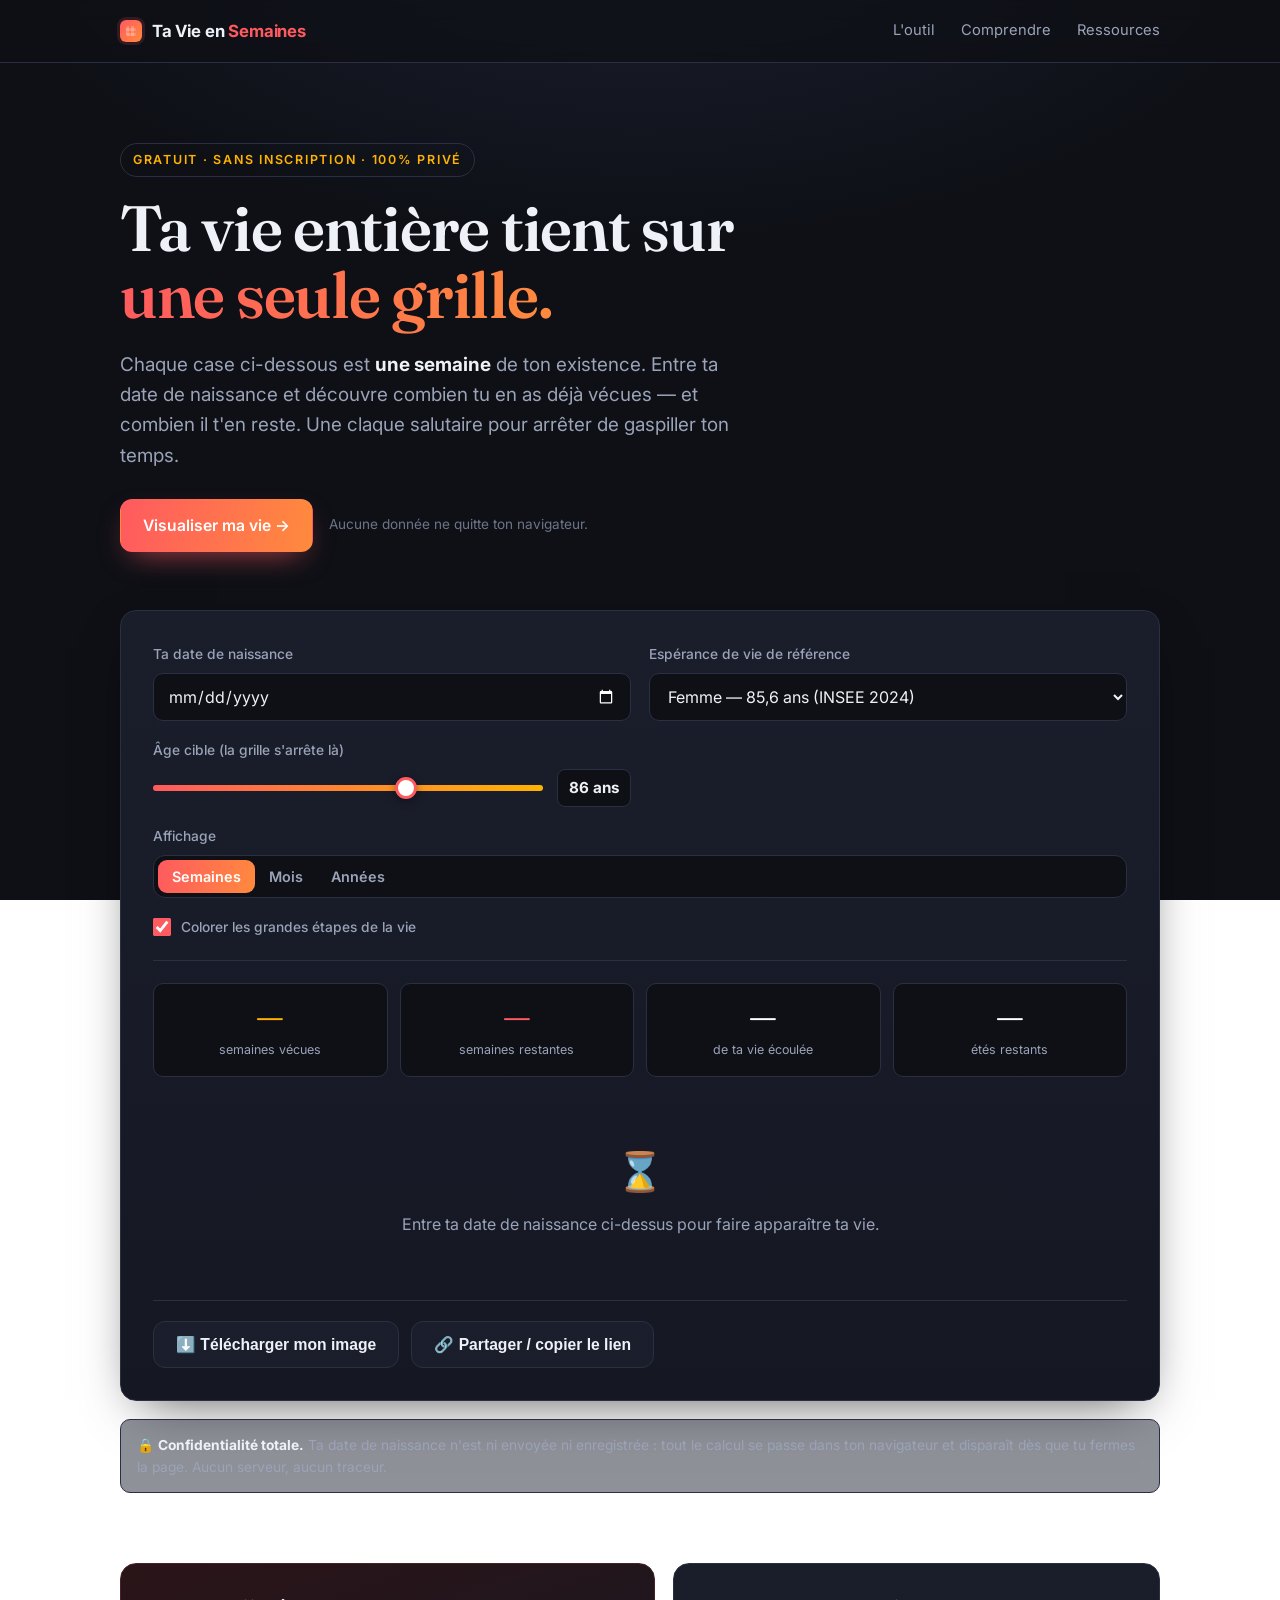
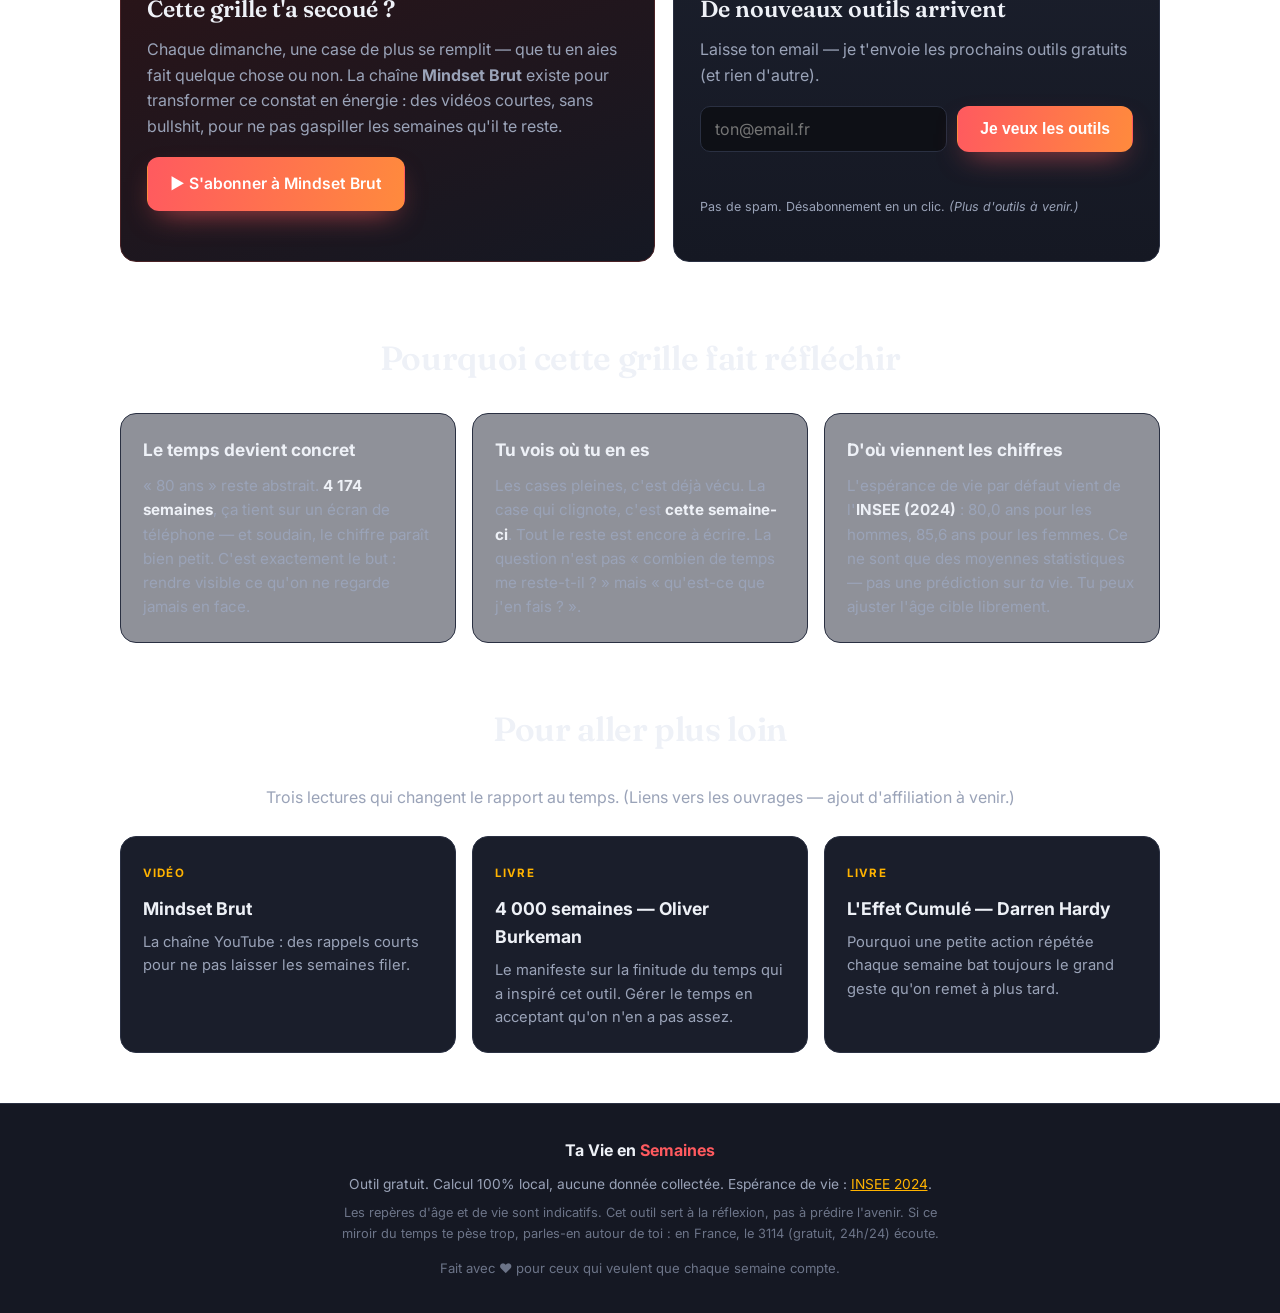
==== index.html @ 743fe555 "Ta Vie en Semaines — interactive life-in-weeks web app Visualise une vie entière sur une grille (1 c" ====
<!DOCTYPE html>
<html lang="fr">
<head>
  <meta charset="UTF-8" />
  <meta name="viewport" content="width=device-width, initial-scale=1.0" />
  <meta name="theme-color" content="#0e1016" />

  <title>Ta Vie en Semaines — Visualise ta vie, une semaine à la fois</title>
  <meta name="description" content="Combien de semaines as-tu déjà vécues ? Combien t'en reste-t-il ? Visualise toute ta vie sur une seule grille, gratuitement et sans inscription. Un outil simple pour reprendre le contrôle de ton temps." />
  <meta name="keywords" content="ta vie en semaines, calendrier de vie, semaines de vie, combien de semaines dans une vie, espérance de vie, temps qu'il me reste, memento mori, visualiser sa vie" />
  <meta name="author" content="Ta Vie en Semaines" />
  <link rel="canonical" href="https://itachiuchiha976.github.io/ta-vie-en-semaines/" />
  <meta name="robots" content="index, follow" />

  <!-- Open Graph -->
  <meta property="og:type" content="website" />
  <meta property="og:locale" content="fr_FR" />
  <meta property="og:site_name" content="Ta Vie en Semaines" />
  <meta property="og:title" content="Ta Vie en Semaines — combien t'en reste-t-il ?" />
  <meta property="og:description" content="Visualise toute ta vie sur une seule grille. Chaque case = une semaine. Gratuit, sans inscription, 100% privé." />
  <meta property="og:url" content="https://itachiuchiha976.github.io/ta-vie-en-semaines/" />
  <meta property="og:image" content="https://itachiuchiha976.github.io/ta-vie-en-semaines/og-image.png" />
  <meta property="og:image:width" content="1200" />
  <meta property="og:image:height" content="630" />

  <!-- Twitter -->
  <meta name="twitter:card" content="summary_large_image" />
  <meta name="twitter:title" content="Ta Vie en Semaines — combien t'en reste-t-il ?" />
  <meta name="twitter:description" content="Visualise toute ta vie sur une seule grille. Chaque case = une semaine. Gratuit, sans inscription, 100% privé." />
  <meta name="twitter:image" content="https://itachiuchiha976.github.io/ta-vie-en-semaines/og-image.png" />

  <link rel="icon" type="image/svg+xml" href="favicon.svg" />
  <link rel="apple-touch-icon" href="favicon.svg" />

  <link rel="preconnect" href="https://fonts.googleapis.com" />
  <link rel="preconnect" href="https://fonts.gstatic.com" crossorigin />
  <link href="https://fonts.googleapis.com/css2?family=Inter:wght@400;500;600;700;800&family=Fraunces:opsz,wght@9..144,500;9..144,600&display=swap" rel="stylesheet" />

  <link rel="stylesheet" href="styles.css" />

  <!-- JSON-LD : WebApplication -->
  <script type="application/ld+json">
  {
    "@context": "https://schema.org",
    "@type": "WebApplication",
    "name": "Ta Vie en Semaines",
    "url": "https://itachiuchiha976.github.io/ta-vie-en-semaines/",
    "description": "Outil gratuit pour visualiser toute sa vie semaine par semaine sur une seule grille, et voir combien de temps il reste.",
    "applicationCategory": "LifestyleApplication",
    "operatingSystem": "All",
    "inLanguage": "fr-FR",
    "isAccessibleForFree": true,
    "offers": {
      "@type": "Offer",
      "price": "0",
      "priceCurrency": "EUR"
    }
  }
  </script>
  <!-- JSON-LD : FAQ -->
  <script type="application/ld+json">
  {
    "@context": "https://schema.org",
    "@type": "FAQPage",
    "mainEntity": [
      {
        "@type": "Question",
        "name": "Combien de semaines y a-t-il dans une vie ?",
        "acceptedAnswer": {
          "@type": "Answer",
          "text": "Une vie de 80 ans compte environ 4 174 semaines, et une vie de 90 ans environ 4 696 semaines (52,18 semaines par an). En France, l'espérance de vie à la naissance est de 80,0 ans pour les hommes et 85,6 ans pour les femmes (INSEE, 2024)."
        }
      },
      {
        "@type": "Question",
        "name": "Mes données sont-elles enregistrées ?",
        "acceptedAnswer": {
          "@type": "Answer",
          "text": "Non. Tout le calcul se fait dans ton navigateur. Ta date de naissance n'est jamais envoyée à un serveur."
        }
      }
    ]
  }
  </script>

  <!--
    ============================================================
    EMPLACEMENT PUBLICITÉ (AdSense) — à activer après acceptation
    Remplacer ca-pub-XXXX par l'ID réel, puis décommenter :
    <script async src="https://pagead2.googlesyndication.com/pagead/js/adsbygoogle.js?client=ca-pub-XXXXXXXXXXXXXXXX" crossorigin="anonymous"></script>
    ============================================================
  -->
</head>
<body>
  <a class="skip-link" href="#outil">Aller à l'outil</a>

  <header class="site-header">
    <div class="wrap header-inner">
      <a class="brand" href="#top" aria-label="Ta Vie en Semaines, accueil">
        <span class="brand-mark" aria-hidden="true"></span>
        <span class="brand-name">Ta Vie en <strong>Semaines</strong></span>
      </a>
      <nav class="header-nav">
        <a href="#outil">L'outil</a>
        <a href="#comprendre">Comprendre</a>
        <a href="#ressources">Ressources</a>
      </nav>
    </div>
  </header>

  <main id="top">
    <!-- HERO -->
    <section class="hero">
      <div class="wrap hero-inner">
        <p class="eyebrow">Gratuit · Sans inscription · 100% privé</p>
        <h1>Ta vie entière&nbsp;tient sur<br /><span class="grad">une seule grille.</span></h1>
        <p class="lede">
          Chaque case ci-dessous est <strong>une semaine</strong> de ton existence.
          Entre ta date de naissance et découvre combien tu en as déjà vécues —
          et combien il t'en reste. Une claque salutaire pour arrêter de gaspiller ton temps.
        </p>
        <div class="hero-cta">
          <a class="btn btn-primary" href="#outil">Visualiser ma vie →</a>
          <span class="hero-note">Aucune donnée ne quitte ton navigateur.</span>
        </div>
      </div>
    </section>

    <!-- OUTIL -->
    <section id="outil" class="tool">
      <div class="wrap">
        <div class="tool-card">
          <form id="life-form" class="controls" autocomplete="off" novalidate>
            <div class="field">
              <label for="birthdate">Ta date de naissance</label>
              <input type="date" id="birthdate" name="birthdate" required />
            </div>

            <div class="field">
              <label for="sex">Espérance de vie de référence</label>
              <select id="sex" name="sex">
                <option value="female">Femme — 85,6 ans (INSEE 2024)</option>
                <option value="male">Homme — 80,0 ans (INSEE 2024)</option>
                <option value="custom">Je choisis moi-même</option>
              </select>
            </div>

            <div class="field">
              <label for="target-age">Âge cible (la grille s'arrête là)</label>
              <div class="range-row">
                <input type="range" id="target-age" name="target-age" min="40" max="110" step="1" value="86" />
                <output id="target-age-out" for="target-age">86 ans</output>
              </div>
            </div>

            <div class="field field-toggle">
              <span class="toggle-label">Affichage</span>
              <div class="seg" role="group" aria-label="Mode d'affichage">
                <button type="button" class="seg-btn is-active" data-mode="weeks">Semaines</button>
                <button type="button" class="seg-btn" data-mode="months">Mois</button>
                <button type="button" class="seg-btn" data-mode="years">Années</button>
              </div>
            </div>

            <div class="field field-checkbox">
              <label class="checkbox">
                <input type="checkbox" id="show-phases" checked />
                <span>Colorer les grandes étapes de la vie</span>
              </label>
            </div>
          </form>

          <!-- STATS -->
          <div id="stats" class="stats" aria-live="polite" hidden>
            <div class="stat">
              <span class="stat-num" id="stat-lived">—</span>
              <span class="stat-label">semaines vécues</span>
            </div>
            <div class="stat">
              <span class="stat-num" id="stat-left">—</span>
              <span class="stat-label">semaines restantes</span>
            </div>
            <div class="stat">
              <span class="stat-num" id="stat-pct">—</span>
              <span class="stat-label">de ta vie écoulée</span>
            </div>
            <div class="stat">
              <span class="stat-num" id="stat-summers">—</span>
              <span class="stat-label">étés restants</span>
            </div>
          </div>

          <p id="message" class="message" hidden></p>

          <!-- LEGENDE -->
          <div id="legend" class="legend" hidden></div>

          <!-- GRILLE -->
          <div id="grid-frame" class="grid-frame" hidden>
            <div class="grid-axis">
              <span>← chaque ligne = 1 an de ta vie</span>
              <span id="grid-cols-label"></span>
            </div>
            <div id="grid" class="grid" role="img" aria-label="Grille de ta vie, une case par semaine"></div>
          </div>

          <!-- EMPTY STATE -->
          <div id="empty" class="empty">
            <div class="empty-icon" aria-hidden="true">⌛</div>
            <p>Entre ta date de naissance ci-dessus pour faire apparaître ta vie.</p>
          </div>

          <!-- ACTIONS -->
          <div id="actions" class="tool-actions" hidden>
            <button type="button" id="btn-image" class="btn btn-ghost">⬇️ Télécharger mon image</button>
            <button type="button" id="btn-share" class="btn btn-ghost">🔗 Partager / copier le lien</button>
            <span id="share-feedback" class="share-feedback" role="status"></span>
          </div>
        </div>

        <p class="privacy-note">
          🔒 <strong>Confidentialité totale.</strong> Ta date de naissance n'est ni envoyée ni enregistrée :
          tout le calcul se passe dans ton navigateur et disparaît dès que tu fermes la page. Aucun serveur, aucun traceur.
        </p>
      </div>
    </section>

    <!-- FUNNEL / EMAIL -->
    <section class="funnel">
      <div class="wrap funnel-inner">
        <div class="funnel-card funnel-yt">
          <h2>Cette grille t'a secoué&nbsp;?</h2>
          <p>
            Chaque dimanche, une case de plus se remplit — que tu en aies fait quelque chose ou non.
            La chaîne <strong>Mindset Brut</strong> existe pour transformer ce constat en énergie :
            des vidéos courtes, sans bullshit, pour ne pas gaspiller les semaines qu'il te reste.
          </p>
          <a class="btn btn-primary" id="yt-cta" href="https://www.youtube.com/@mindsetbrutfr?sub_confirmation=1" target="_blank" rel="noopener">
            ▶ S'abonner à Mindset Brut
          </a>
        </div>

        <div class="funnel-card funnel-email">
          <h2>De nouveaux outils arrivent</h2>
          <p>Laisse ton email — je t'envoie les prochains outils gratuits (et rien d'autre).</p>
          <form id="email-form" class="email-form">
            <input type="email" id="email" placeholder="ton@email.fr" required aria-label="Ton adresse email" />
            <button type="submit" class="btn btn-primary">Je veux les outils</button>
          </form>
          <p id="email-feedback" class="email-feedback" role="status"></p>
          <p class="email-fineprint">Pas de spam. Désabonnement en un clic. <em>(Plus d'outils à venir.)</em></p>
        </div>
      </div>
    </section>

    <!-- COMPRENDRE -->
    <section id="comprendre" class="explain">
      <div class="wrap">
        <h2 class="section-title">Pourquoi cette grille fait réfléchir</h2>
        <div class="explain-grid">
          <article class="explain-item">
            <h3>Le temps devient concret</h3>
            <p>
              « 80 ans » reste abstrait. <strong>4 174 semaines</strong>, ça tient sur un écran de téléphone —
              et soudain, le chiffre paraît bien petit. C'est exactement le but : rendre visible
              ce qu'on ne regarde jamais en face.
            </p>
          </article>
          <article class="explain-item">
            <h3>Tu vois où tu en es</h3>
            <p>
              Les cases pleines, c'est déjà vécu. La case qui clignote, c'est <strong>cette semaine-ci</strong>.
              Tout le reste est encore à écrire. La question n'est pas « combien de temps me reste-t-il ? »
              mais « qu'est-ce que j'en fais ? ».
            </p>
          </article>
          <article class="explain-item">
            <h3>D'où viennent les chiffres</h3>
            <p>
              L'espérance de vie par défaut vient de l'<strong>INSEE (2024)</strong> :
              80,0 ans pour les hommes, 85,6 ans pour les femmes. Ce ne sont que des moyennes
              statistiques — pas une prédiction sur <em>ta</em> vie. Tu peux ajuster l'âge cible librement.
            </p>
          </article>
        </div>
      </div>
    </section>

    <!-- RESSOURCES -->
    <section id="ressources" class="resources">
      <div class="wrap">
        <h2 class="section-title">Pour aller plus loin</h2>
        <p class="resources-intro">Trois lectures qui changent le rapport au temps. (Liens vers les ouvrages — ajout d'affiliation à venir.)</p>
        <div class="resources-grid">
          <a class="resource-card" href="https://www.youtube.com/@mindsetbrutfr" target="_blank" rel="noopener">
            <span class="resource-tag">Vidéo</span>
            <h3>Mindset Brut</h3>
            <p>La chaîne YouTube : des rappels courts pour ne pas laisser les semaines filer.</p>
          </a>
          <div class="resource-card resource-static">
            <span class="resource-tag">Livre</span>
            <h3>4 000 semaines — Oliver Burkeman</h3>
            <p>Le manifeste sur la finitude du temps qui a inspiré cet outil. Gérer le temps en acceptant qu'on n'en a pas assez.</p>
          </div>
          <div class="resource-card resource-static">
            <span class="resource-tag">Livre</span>
            <h3>L'Effet Cumulé — Darren Hardy</h3>
            <p>Pourquoi une petite action répétée chaque semaine bat toujours le grand geste qu'on remet à plus tard.</p>
          </div>
        </div>
        <!-- Emplacement future affiliation / produit numérique -->
      </div>
    </section>
  </main>

  <footer class="site-footer">
    <div class="wrap footer-inner">
      <p class="footer-brand">Ta Vie en <strong>Semaines</strong></p>
      <p class="footer-text">
        Outil gratuit. Calcul 100% local, aucune donnée collectée.
        Espérance de vie&nbsp;: <a href="https://www.insee.fr/fr/statistiques/2416631" target="_blank" rel="noopener">INSEE 2024</a>.
      </p>
      <p class="footer-text footer-disclaimer">
        Les repères d'âge et de vie sont indicatifs. Cet outil sert à la réflexion, pas à prédire l'avenir.
        Si ce miroir du temps te pèse trop, parles-en autour de toi&nbsp;: en France, le 3114 (gratuit, 24h/24) écoute.
      </p>
      <p class="footer-made">Fait avec ❤ pour ceux qui veulent que chaque semaine compte.</p>
    </div>
  </footer>

  <script src="app.js" defer></script>
</body>
</html>
---- styles.css ----
/* ============================================================
   Ta Vie en Semaines — feuille de style
   Thème sombre, mobile-first, 0 dépendance
   ============================================================ */

:root {
  --bg: #0e1016;
  --bg-2: #151823;
  --card: #1a1e2b;
  --card-2: #20253580;
  --line: #2a3042;
  --text: #eef1f7;
  --muted: #9aa3b8;
  --muted-2: #6c7488;

  --accent: #ff5a5f;       /* corail = la semaine présente, l'urgence */
  --accent-2: #ffb300;     /* ambre */
  --grad-a: #ff5a5f;
  --grad-b: #ff8a3d;

  /* phases de vie */
  --p1: #6ee7b7; /* petite enfance */
  --p2: #38bdf8; /* enfance */
  --p3: #a78bfa; /* adolescence */
  --p4: #f472b6; /* études / jeune adulte */
  --p5: #fbbf24; /* vie active */
  --p6: #fb7185; /* retraite */
  --lived-default: #4b5675;
  --future: #232838;

  --radius: 16px;
  --radius-sm: 10px;
  --maxw: 1080px;
  --shadow: 0 18px 50px -20px rgba(0, 0, 0, 0.7);
}

* { box-sizing: border-box; margin: 0; padding: 0; }

html { scroll-behavior: smooth; }

body {
  font-family: "Inter", system-ui, -apple-system, "Segoe UI", Roboto, sans-serif;
  background: radial-gradient(1200px 600px at 50% -10%, #1b2030 0%, var(--bg) 55%) fixed;
  color: var(--text);
  line-height: 1.6;
  -webkit-font-smoothing: antialiased;
  text-rendering: optimizeLegibility;
}

.wrap { width: 100%; max-width: var(--maxw); margin: 0 auto; padding: 0 20px; }

a { color: inherit; }

.skip-link {
  position: absolute; left: -999px; top: 0; background: var(--accent);
  color: #fff; padding: 10px 16px; border-radius: 0 0 8px 0; z-index: 100;
}
.skip-link:focus { left: 0; }

/* ---------- Header ---------- */
.site-header {
  position: sticky; top: 0; z-index: 40;
  backdrop-filter: blur(10px);
  background: rgba(14, 16, 22, 0.72);
  border-bottom: 1px solid var(--line);
}
.header-inner { display: flex; align-items: center; justify-content: space-between; height: 62px; }
.brand { display: flex; align-items: center; gap: 10px; text-decoration: none; font-weight: 700; }
.brand-mark {
  width: 22px; height: 22px; border-radius: 6px;
  background:
    linear-gradient(135deg, var(--grad-a), var(--grad-b));
  box-shadow: 0 0 0 3px rgba(255, 90, 95, 0.15);
  position: relative;
}
.brand-mark::after {
  content: ""; position: absolute; inset: 6px; border-radius: 2px;
  background:
    repeating-linear-gradient(90deg, #fff3 0 3px, transparent 3px 5px),
    repeating-linear-gradient(0deg, #fff3 0 3px, transparent 3px 5px);
}
.brand-name { font-size: 1.05rem; letter-spacing: -0.01em; }
.brand-name strong { color: var(--accent); }
.header-nav { display: none; gap: 26px; font-size: 0.92rem; color: var(--muted); }
.header-nav a { text-decoration: none; transition: color 0.15s; }
.header-nav a:hover { color: var(--text); }

/* ---------- Hero ---------- */
.hero { padding: 56px 0 30px; }
.eyebrow {
  display: inline-block; font-size: 0.78rem; letter-spacing: 0.14em; text-transform: uppercase;
  color: var(--accent-2); font-weight: 600; margin-bottom: 18px;
  border: 1px solid var(--line); padding: 6px 12px; border-radius: 999px;
}
.hero h1 {
  font-family: "Fraunces", Georgia, serif;
  font-weight: 600; font-size: clamp(2.1rem, 7vw, 4rem);
  line-height: 1.04; letter-spacing: -0.02em; margin-bottom: 22px;
}
.grad {
  background: linear-gradient(100deg, var(--grad-a), var(--grad-b));
  -webkit-background-clip: text; background-clip: text; color: transparent;
}
.lede { font-size: clamp(1rem, 2.6vw, 1.18rem); color: var(--muted); max-width: 620px; }
.lede strong { color: var(--text); }
.hero-cta { margin-top: 28px; display: flex; flex-wrap: wrap; align-items: center; gap: 16px; }
.hero-note { font-size: 0.85rem; color: var(--muted-2); }

/* ---------- Buttons ---------- */
.btn {
  display: inline-flex; align-items: center; justify-content: center; gap: 8px;
  font-weight: 600; font-size: 0.98rem; padding: 13px 22px; border-radius: 12px;
  border: 1px solid transparent; cursor: pointer; text-decoration: none;
  transition: transform 0.12s ease, box-shadow 0.18s, background 0.18s, border-color 0.18s;
}
.btn:active { transform: translateY(1px); }
.btn-primary {
  background: linear-gradient(100deg, var(--grad-a), var(--grad-b));
  color: #fff; box-shadow: 0 12px 30px -12px rgba(255, 90, 95, 0.7);
}
.btn-primary:hover { box-shadow: 0 16px 38px -12px rgba(255, 90, 95, 0.85); transform: translateY(-1px); }
.btn-ghost {
  background: var(--card-2); color: var(--text); border-color: var(--line);
}
.btn-ghost:hover { border-color: var(--accent); color: #fff; }

/* ---------- Tool ---------- */
.tool { padding: 18px 0 30px; }
.tool-card {
  background: linear-gradient(180deg, var(--card), var(--bg-2));
  border: 1px solid var(--line); border-radius: var(--radius);
  padding: clamp(18px, 4vw, 32px); box-shadow: var(--shadow);
}
.controls {
  display: grid; gap: 18px; grid-template-columns: 1fr;
  padding-bottom: 22px; border-bottom: 1px solid var(--line);
}
.field { display: flex; flex-direction: column; gap: 8px; }
.field label, .toggle-label { font-size: 0.86rem; color: var(--muted); font-weight: 500; }
input[type="date"], select {
  background: var(--bg); color: var(--text); border: 1px solid var(--line);
  border-radius: var(--radius-sm); padding: 12px 14px; font-size: 1rem; font-family: inherit;
  width: 100%; color-scheme: dark;
}
input[type="date"]:focus, select:focus, input[type="email"]:focus {
  outline: none; border-color: var(--accent); box-shadow: 0 0 0 3px rgba(255, 90, 95, 0.18);
}
.range-row { display: flex; align-items: center; gap: 14px; }
input[type="range"] {
  -webkit-appearance: none; appearance: none; height: 6px; border-radius: 999px; flex: 1;
  background: linear-gradient(90deg, var(--accent), var(--accent-2)); cursor: pointer;
}
input[type="range"]::-webkit-slider-thumb {
  -webkit-appearance: none; appearance: none; width: 22px; height: 22px; border-radius: 50%;
  background: #fff; border: 3px solid var(--accent); cursor: pointer; box-shadow: 0 2px 8px rgba(0,0,0,.4);
}
input[type="range"]::-moz-range-thumb {
  width: 20px; height: 20px; border-radius: 50%; background: #fff; border: 3px solid var(--accent); cursor: pointer;
}
#target-age-out {
  min-width: 74px; text-align: center; font-weight: 700; font-size: 0.95rem;
  background: var(--bg); border: 1px solid var(--line); border-radius: 8px; padding: 6px 8px;
}
.seg { display: inline-flex; background: var(--bg); border: 1px solid var(--line); border-radius: 12px; padding: 4px; }
.seg-btn {
  border: none; background: transparent; color: var(--muted); font-family: inherit;
  font-weight: 600; font-size: 0.9rem; padding: 8px 14px; border-radius: 9px; cursor: pointer;
  transition: background 0.15s, color 0.15s;
}
.seg-btn.is-active { background: linear-gradient(100deg, var(--grad-a), var(--grad-b)); color: #fff; }
.checkbox { display: flex; align-items: center; gap: 10px; cursor: pointer; color: var(--text); font-size: 0.92rem; }
.checkbox input { width: 18px; height: 18px; accent-color: var(--accent); }

/* ---------- Stats ---------- */
.stats {
  display: grid; grid-template-columns: repeat(2, 1fr); gap: 12px; margin: 22px 0 6px;
}
.stat {
  background: var(--bg); border: 1px solid var(--line); border-radius: var(--radius-sm);
  padding: 16px; text-align: center;
}
.stat-num {
  display: block; font-family: "Fraunces", serif; font-weight: 600;
  font-size: clamp(1.5rem, 6vw, 2.1rem); line-height: 1; color: #fff;
}
.stat:first-child .stat-num { color: var(--accent-2); }
.stat:nth-child(2) .stat-num { color: var(--accent); }
.stat-label { font-size: 0.78rem; color: var(--muted); margin-top: 6px; display: block; }

.message {
  margin: 18px 0 4px; padding: 14px 16px; border-radius: var(--radius-sm);
  background: rgba(255, 179, 0, 0.08); border: 1px solid rgba(255, 179, 0, 0.25);
  color: #ffe2a8; font-size: 0.96rem;
}

/* ---------- Legend ---------- */
.legend { display: flex; flex-wrap: wrap; gap: 10px 16px; margin: 18px 0 6px; }
.legend-item { display: inline-flex; align-items: center; gap: 7px; font-size: 0.8rem; color: var(--muted); }
.legend-swatch { width: 13px; height: 13px; border-radius: 3px; }

/* ---------- Grid ---------- */
.grid-frame { margin-top: 18px; }
.grid-axis {
  display: flex; justify-content: space-between; font-size: 0.72rem; color: var(--muted-2);
  margin-bottom: 8px;
}
.grid {
  display: grid; gap: 2px; width: 100%;
}
.cell {
  width: 100%; aspect-ratio: 1 / 1; border-radius: 2px;
  background: var(--future); transition: transform 0.1s;
}
.cell.lived { background: var(--lived-default); }
.cell.p1 { background: var(--p1); } .cell.p2 { background: var(--p2); }
.cell.p3 { background: var(--p3); } .cell.p4 { background: var(--p4); }
.cell.p5 { background: var(--p5); } .cell.p6 { background: var(--p6); }
.cell.now {
  background: var(--accent) !important;
  box-shadow: 0 0 0 2px #fff, 0 0 14px 2px rgba(255, 90, 95, 0.9);
  animation: pulse 1.6s ease-in-out infinite; z-index: 2;
}
@keyframes pulse {
  0%, 100% { box-shadow: 0 0 0 2px #fff, 0 0 8px 1px rgba(255, 90, 95, 0.6); }
  50% { box-shadow: 0 0 0 2px #fff, 0 0 18px 4px rgba(255, 90, 95, 1); }
}
.cell:hover { transform: scale(1.6); z-index: 3; cursor: default; }

.empty {
  text-align: center; padding: 40px 16px; color: var(--muted);
}
.empty-icon { font-size: 2.4rem; margin-bottom: 10px; }

.tool-actions {
  display: flex; flex-wrap: wrap; gap: 12px; align-items: center; margin-top: 22px;
  padding-top: 20px; border-top: 1px solid var(--line);
}
.share-feedback, .email-feedback { font-size: 0.85rem; color: var(--p1); }

.privacy-note {
  margin-top: 18px; font-size: 0.86rem; color: var(--muted);
  background: var(--card-2); border: 1px solid var(--line); border-radius: var(--radius-sm); padding: 14px 16px;
}
.privacy-note strong { color: var(--text); }

/* ---------- Funnel ---------- */
.funnel { padding: 40px 0; }
.funnel-inner { display: grid; gap: 18px; grid-template-columns: 1fr; }
.funnel-card {
  border: 1px solid var(--line); border-radius: var(--radius); padding: 26px;
  background: linear-gradient(180deg, var(--card), var(--bg-2));
}
.funnel-card h2 { font-family: "Fraunces", serif; font-weight: 600; font-size: 1.45rem; margin-bottom: 10px; }
.funnel-card p { color: var(--muted); margin-bottom: 18px; }
.funnel-yt { background: linear-gradient(160deg, #2a1418, var(--bg-2)); border-color: #4a2226; }
.email-form { display: flex; gap: 10px; flex-wrap: wrap; }
.email-form input {
  flex: 1; min-width: 180px; background: var(--bg); color: var(--text);
  border: 1px solid var(--line); border-radius: var(--radius-sm); padding: 12px 14px; font-size: 1rem; font-family: inherit;
}
.email-fineprint { font-size: 0.78rem; color: var(--muted-2); margin-top: 12px; margin-bottom: 0; }
.email-feedback { margin-top: 10px; min-height: 1.2em; }

/* ---------- Explain ---------- */
.explain { padding: 30px 0; }
.section-title {
  font-family: "Fraunces", serif; font-weight: 600; font-size: clamp(1.5rem, 5vw, 2.1rem);
  text-align: center; margin-bottom: 28px; letter-spacing: -0.01em;
}
.explain-grid { display: grid; gap: 16px; grid-template-columns: 1fr; }
.explain-item {
  background: var(--card-2); border: 1px solid var(--line); border-radius: var(--radius); padding: 22px;
}
.explain-item h3 { font-size: 1.08rem; margin-bottom: 10px; }
.explain-item p { color: var(--muted); font-size: 0.95rem; }
.explain-item strong { color: var(--text); }

/* ---------- Resources ---------- */
.resources { padding: 30px 0 50px; }
.resources-intro { text-align: center; color: var(--muted); margin-bottom: 26px; }
.resources-grid { display: grid; gap: 16px; grid-template-columns: 1fr; }
.resource-card {
  display: block; text-decoration: none; background: var(--card); border: 1px solid var(--line);
  border-radius: var(--radius); padding: 22px; transition: transform 0.15s, border-color 0.15s;
}
a.resource-card:hover { transform: translateY(-3px); border-color: var(--accent); }
.resource-tag {
  font-size: 0.72rem; text-transform: uppercase; letter-spacing: 0.1em; color: var(--accent-2);
  font-weight: 700;
}
.resource-card h3 { margin: 10px 0 8px; font-size: 1.1rem; }
.resource-card p { color: var(--muted); font-size: 0.92rem; }

/* ---------- Footer ---------- */
.site-footer { border-top: 1px solid var(--line); padding: 34px 0; background: var(--bg-2); }
.footer-inner { text-align: center; }
.footer-brand { font-weight: 700; margin-bottom: 10px; }
.footer-brand strong { color: var(--accent); }
.footer-text { color: var(--muted); font-size: 0.86rem; max-width: 620px; margin: 0 auto 8px; }
.footer-text a { color: var(--accent-2); }
.footer-disclaimer { color: var(--muted-2); font-size: 0.8rem; }
.footer-made { color: var(--muted-2); font-size: 0.82rem; margin-top: 14px; }

/* ---------- Responsive ---------- */
@media (min-width: 720px) {
  .header-nav { display: flex; }
  .controls { grid-template-columns: 1fr 1fr; }
  .field-toggle, .field-checkbox { grid-column: 1 / -1; }
  .stats { grid-template-columns: repeat(4, 1fr); }
  .funnel-inner { grid-template-columns: 1.1fr 1fr; }
  .explain-grid { grid-template-columns: repeat(3, 1fr); }
  .resources-grid { grid-template-columns: repeat(3, 1fr); }
  .hero { padding: 80px 0 40px; }
}

@media (prefers-reduced-motion: reduce) {
  * { animation: none !important; scroll-behavior: auto !important; }
  .cell:hover { transform: none; }
}
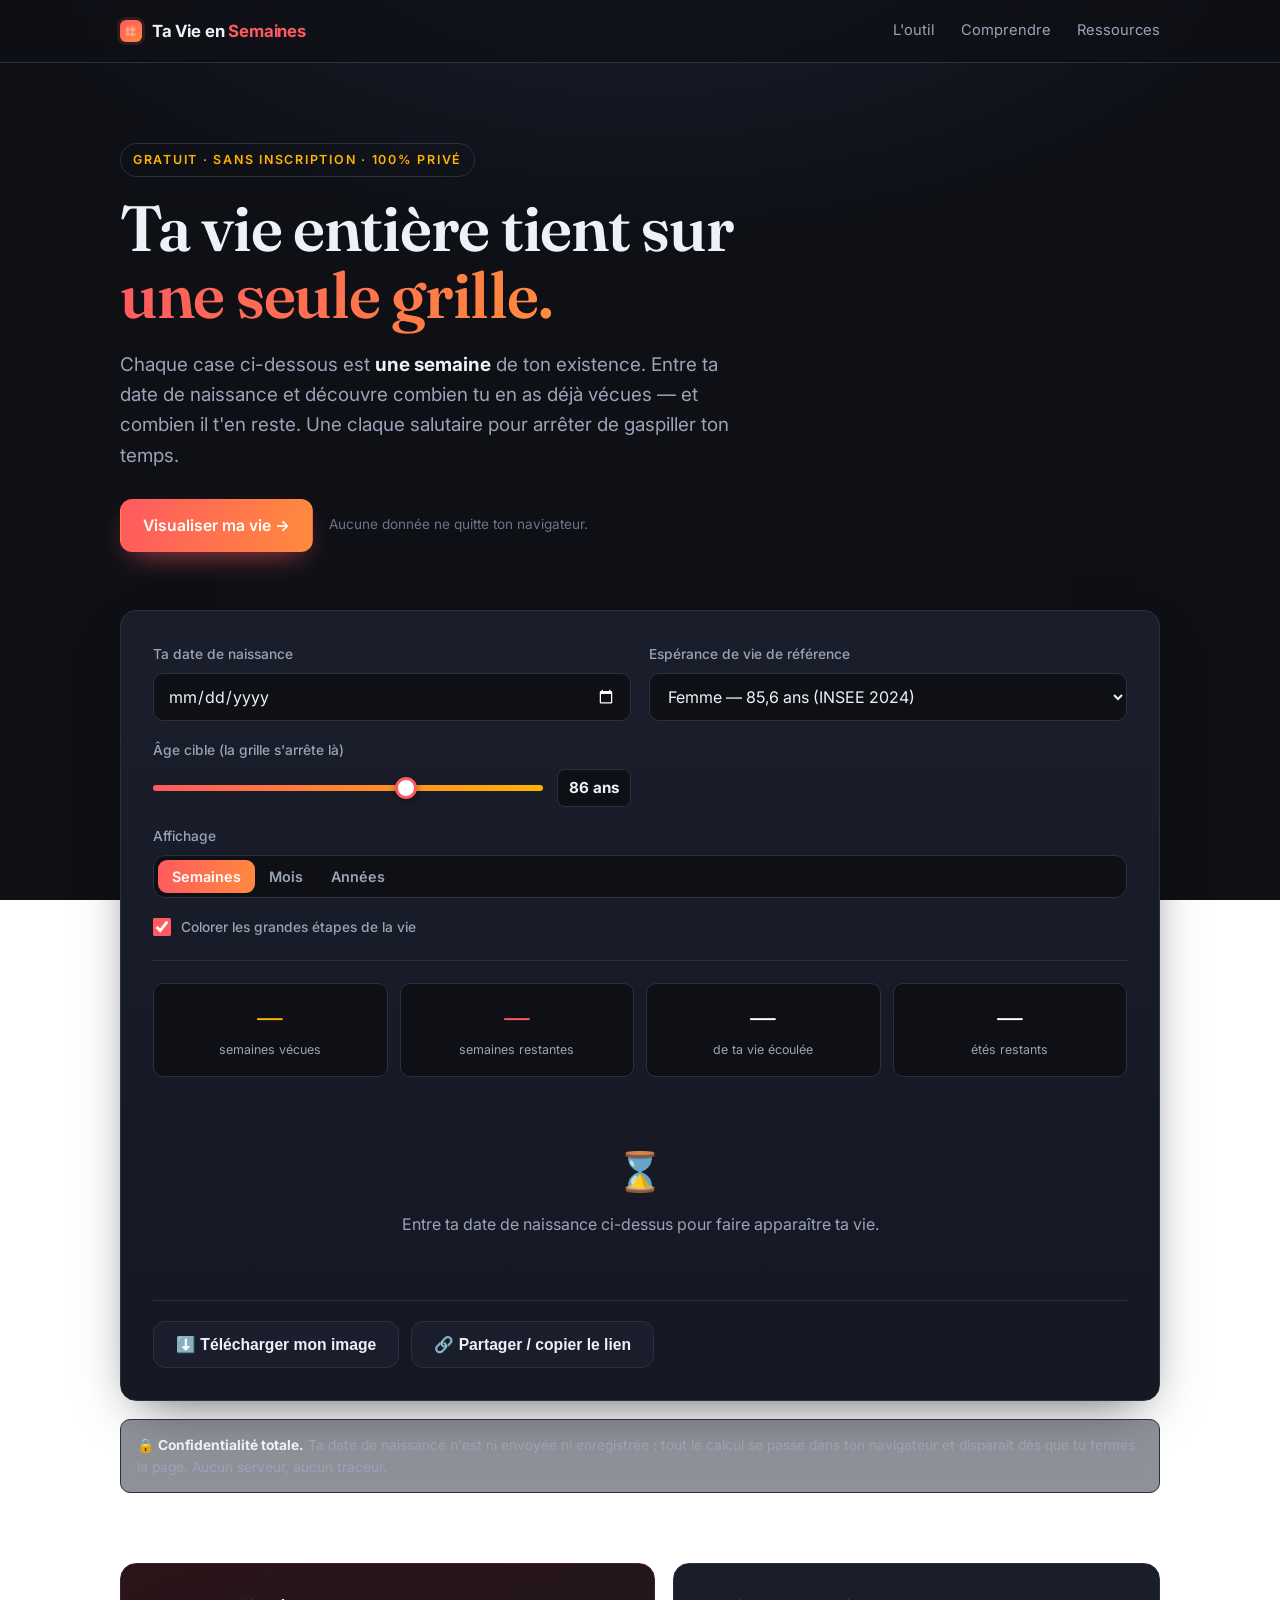
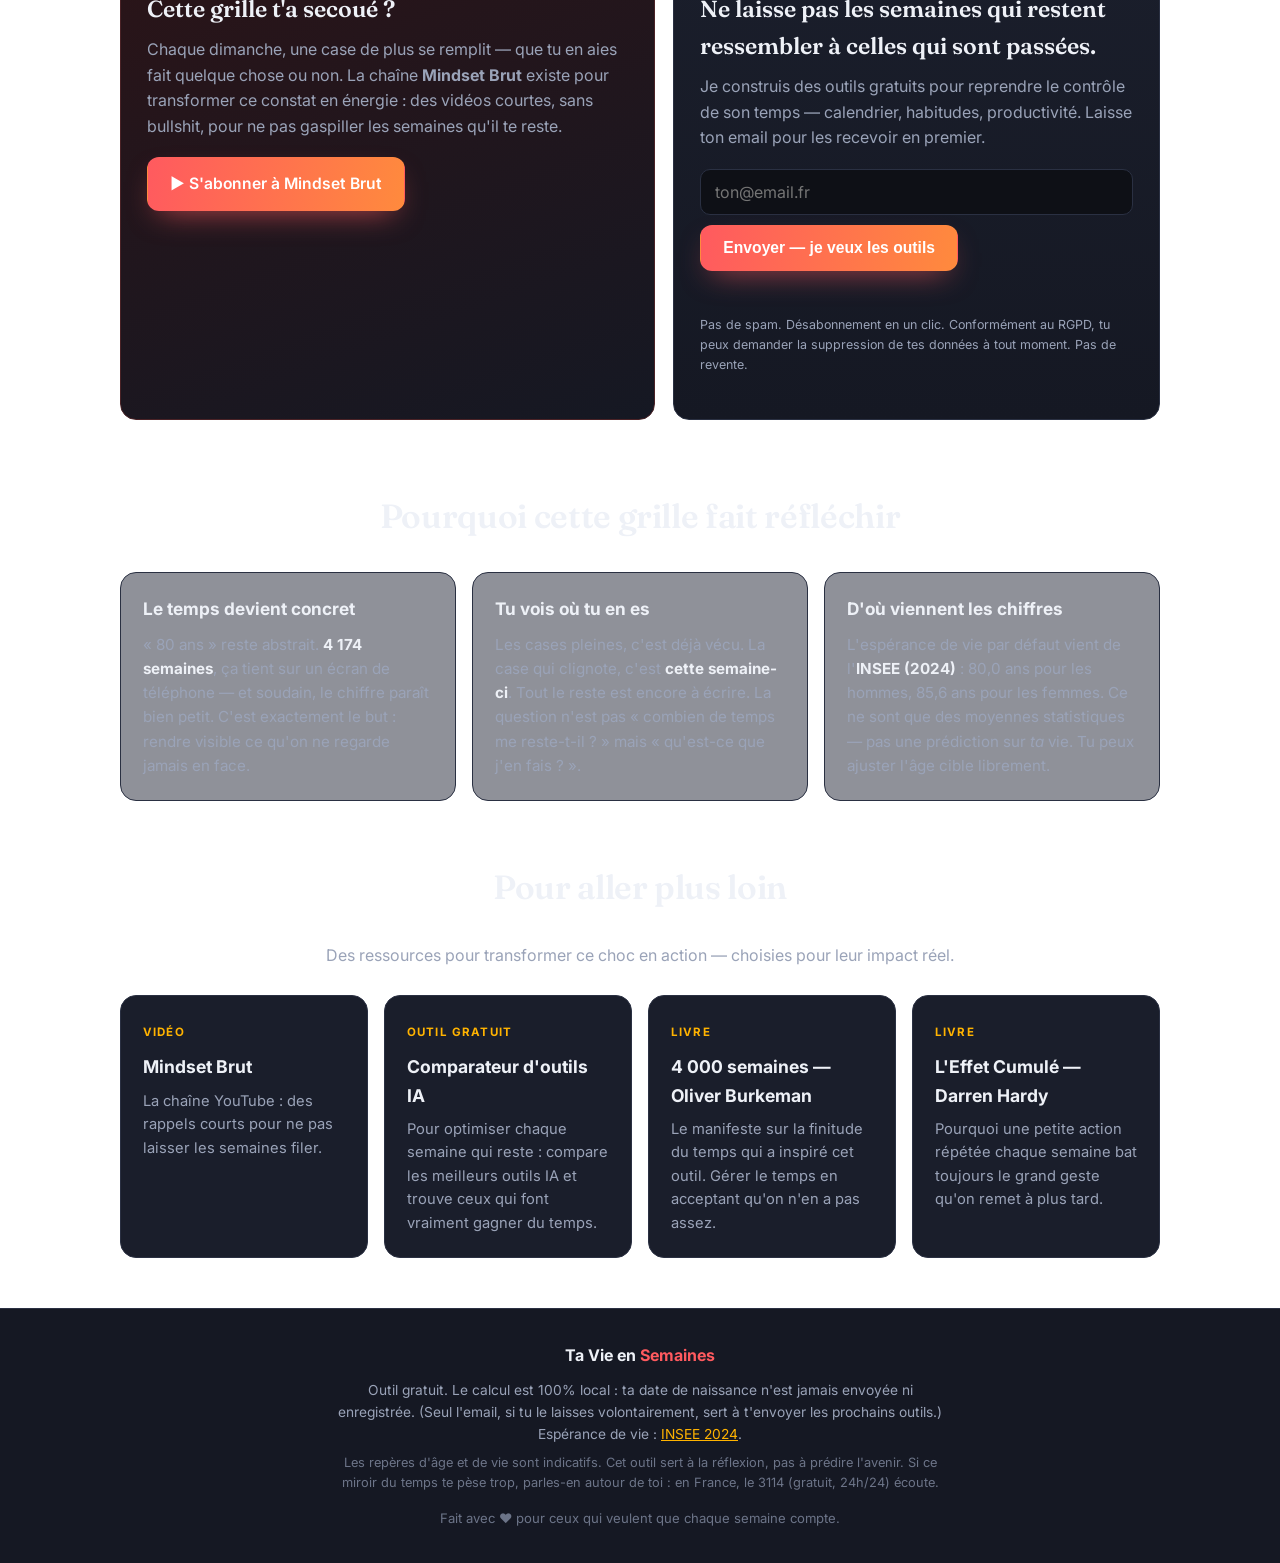
==== commit e716929e: "Deploy 27/06: capture email Web3Forms + CTA next-step + fixes conversion (ultracode)" ====
--- a/index.html
+++ b/index.html
@@ -216,6 +216,14 @@
             <button type="button" id="btn-share" class="btn btn-ghost">🔗 Partager / copier le lien</button>
             <span id="share-feedback" class="share-feedback" role="status"></span>
           </div>
+
+          <!-- CTA PIC ÉMOTIONNEL : abonnement chaîne -->
+          <div id="peak-cta" class="peak-cta" hidden>
+            <p id="peak-cta-text" class="peak-cta-text">Tu viens de voir tes semaines. La vraie question, c'est ce que tu fais des prochaines.</p>
+            <a class="btn btn-primary" id="peak-yt-cta" href="https://www.youtube.com/@mindsetbrutfr?sub_confirmation=1" target="_blank" rel="noopener">
+              ▶ S'abonner à Mindset Brut — ne plus gaspiller tes semaines
+            </a>
+          </div>
         </div>
 
         <p class="privacy-note">
@@ -241,14 +249,18 @@
         </div>
 
         <div class="funnel-card funnel-email">
-          <h2>De nouveaux outils arrivent</h2>
-          <p>Laisse ton email — je t'envoie les prochains outils gratuits (et rien d'autre).</p>
-          <form id="email-form" class="email-form">
-            <input type="email" id="email" placeholder="ton@email.fr" required aria-label="Ton adresse email" />
-            <button type="submit" class="btn btn-primary">Je veux les outils</button>
+          <h2>Ne laisse pas les semaines qui restent ressembler à celles qui sont passées.</h2>
+          <p>Je construis des outils gratuits pour reprendre le contrôle de son temps — calendrier, habitudes, productivité. Laisse ton email pour les recevoir en premier.</p>
+          <form id="email-form" class="email-form" action="https://api.web3forms.com/submit" method="POST">
+            <input type="hidden" name="access_key" value="d97a8c73-b827-48bb-b437-e053a73fdb7e" />
+            <input type="hidden" name="subject" value="Ta Vie en Semaines — nouveau lead" />
+            <input type="hidden" name="from_name" value="Ta Vie en Semaines" />
+            <input type="checkbox" name="botcheck" style="display:none !important" tabindex="-1" autocomplete="off" />
+            <input type="email" id="email" name="email" placeholder="ton@email.fr" required aria-label="Ton adresse email" />
+            <button type="submit" class="btn btn-primary">Envoyer — je veux les outils</button>
           </form>
           <p id="email-feedback" class="email-feedback" role="status"></p>
-          <p class="email-fineprint">Pas de spam. Désabonnement en un clic. <em>(Plus d'outils à venir.)</em></p>
+          <p class="email-fineprint">Pas de spam. Désabonnement en un clic. Conformément au RGPD, tu peux demander la suppression de tes données à tout moment. Pas de revente.</p>
         </div>
       </div>
     </section>
@@ -290,13 +302,18 @@
     <section id="ressources" class="resources">
       <div class="wrap">
         <h2 class="section-title">Pour aller plus loin</h2>
-        <p class="resources-intro">Trois lectures qui changent le rapport au temps. (Liens vers les ouvrages — ajout d'affiliation à venir.)</p>
+        <p class="resources-intro">Des ressources pour transformer ce choc en action — choisies pour leur impact réel.</p>
         <div class="resources-grid">
           <a class="resource-card" href="https://www.youtube.com/@mindsetbrutfr" target="_blank" rel="noopener">
             <span class="resource-tag">Vidéo</span>
             <h3>Mindset Brut</h3>
             <p>La chaîne YouTube : des rappels courts pour ne pas laisser les semaines filer.</p>
           </a>
+          <a class="resource-card" href="https://itachiuchiha976.github.io/comparateur-ia" target="_blank" rel="noopener">
+            <span class="resource-tag">Outil gratuit</span>
+            <h3>Comparateur d'outils IA</h3>
+            <p>Pour optimiser chaque semaine qui reste : compare les meilleurs outils IA et trouve ceux qui font vraiment gagner du temps.</p>
+          </a>
           <div class="resource-card resource-static">
             <span class="resource-tag">Livre</span>
             <h3>4 000 semaines — Oliver Burkeman</h3>
@@ -308,7 +325,6 @@
             <p>Pourquoi une petite action répétée chaque semaine bat toujours le grand geste qu'on remet à plus tard.</p>
           </div>
         </div>
-        <!-- Emplacement future affiliation / produit numérique -->
       </div>
     </section>
   </main>
@@ -317,7 +333,8 @@
     <div class="wrap footer-inner">
       <p class="footer-brand">Ta Vie en <strong>Semaines</strong></p>
       <p class="footer-text">
-        Outil gratuit. Calcul 100% local, aucune donnée collectée.
+        Outil gratuit. Le calcul est 100% local&nbsp;: ta date de naissance n'est jamais envoyée ni enregistrée.
+        (Seul l'email, si tu le laisses volontairement, sert à t'envoyer les prochains outils.)
         Espérance de vie&nbsp;: <a href="https://www.insee.fr/fr/statistiques/2416631" target="_blank" rel="noopener">INSEE 2024</a>.
       </p>
       <p class="footer-text footer-disclaimer">
--- a/styles.css
+++ b/styles.css
@@ -237,6 +237,21 @@
 }
 .share-feedback, .email-feedback { font-size: 0.85rem; color: var(--p1); }
 
+/* ---------- CTA pic émotionnel (sous la grille) ---------- */
+.peak-cta {
+  margin-top: 20px; padding: 20px 18px; text-align: center;
+  border-radius: var(--radius-sm);
+  background: linear-gradient(160deg, #2a1418, var(--bg-2));
+  border: 1px solid #4a2226;
+}
+.peak-cta-text { color: var(--text); font-size: 0.98rem; margin-bottom: 16px; }
+.peak-cta .btn { width: 100%; max-width: 460px; }
+.peak-cta.is-urgent {
+  border-color: var(--accent);
+  box-shadow: 0 0 0 1px rgba(255, 90, 95, 0.35), 0 14px 40px -18px rgba(255, 90, 95, 0.6);
+}
+.peak-cta.is-urgent .peak-cta-text { color: #ffd9da; }
+
 .privacy-note {
   margin-top: 18px; font-size: 0.86rem; color: var(--muted);
   background: var(--card-2); border: 1px solid var(--line); border-radius: var(--radius-sm); padding: 14px 16px;
@@ -309,8 +324,17 @@
   .stats { grid-template-columns: repeat(4, 1fr); }
   .funnel-inner { grid-template-columns: 1.1fr 1fr; }
   .explain-grid { grid-template-columns: repeat(3, 1fr); }
-  .resources-grid { grid-template-columns: repeat(3, 1fr); }
+  .resources-grid { grid-template-columns: repeat(2, 1fr); }
   .hero { padding: 80px 0 40px; }
+}
+
+@media (min-width: 960px) {
+  .resources-grid { grid-template-columns: repeat(4, 1fr); }
+}
+
+/* Très petits écrans : resserrer la grille pour garder l'impact visuel */
+@media (max-width: 379px) {
+  .grid { gap: 1px; }
 }
 
 @media (prefers-reduced-motion: reduce) {
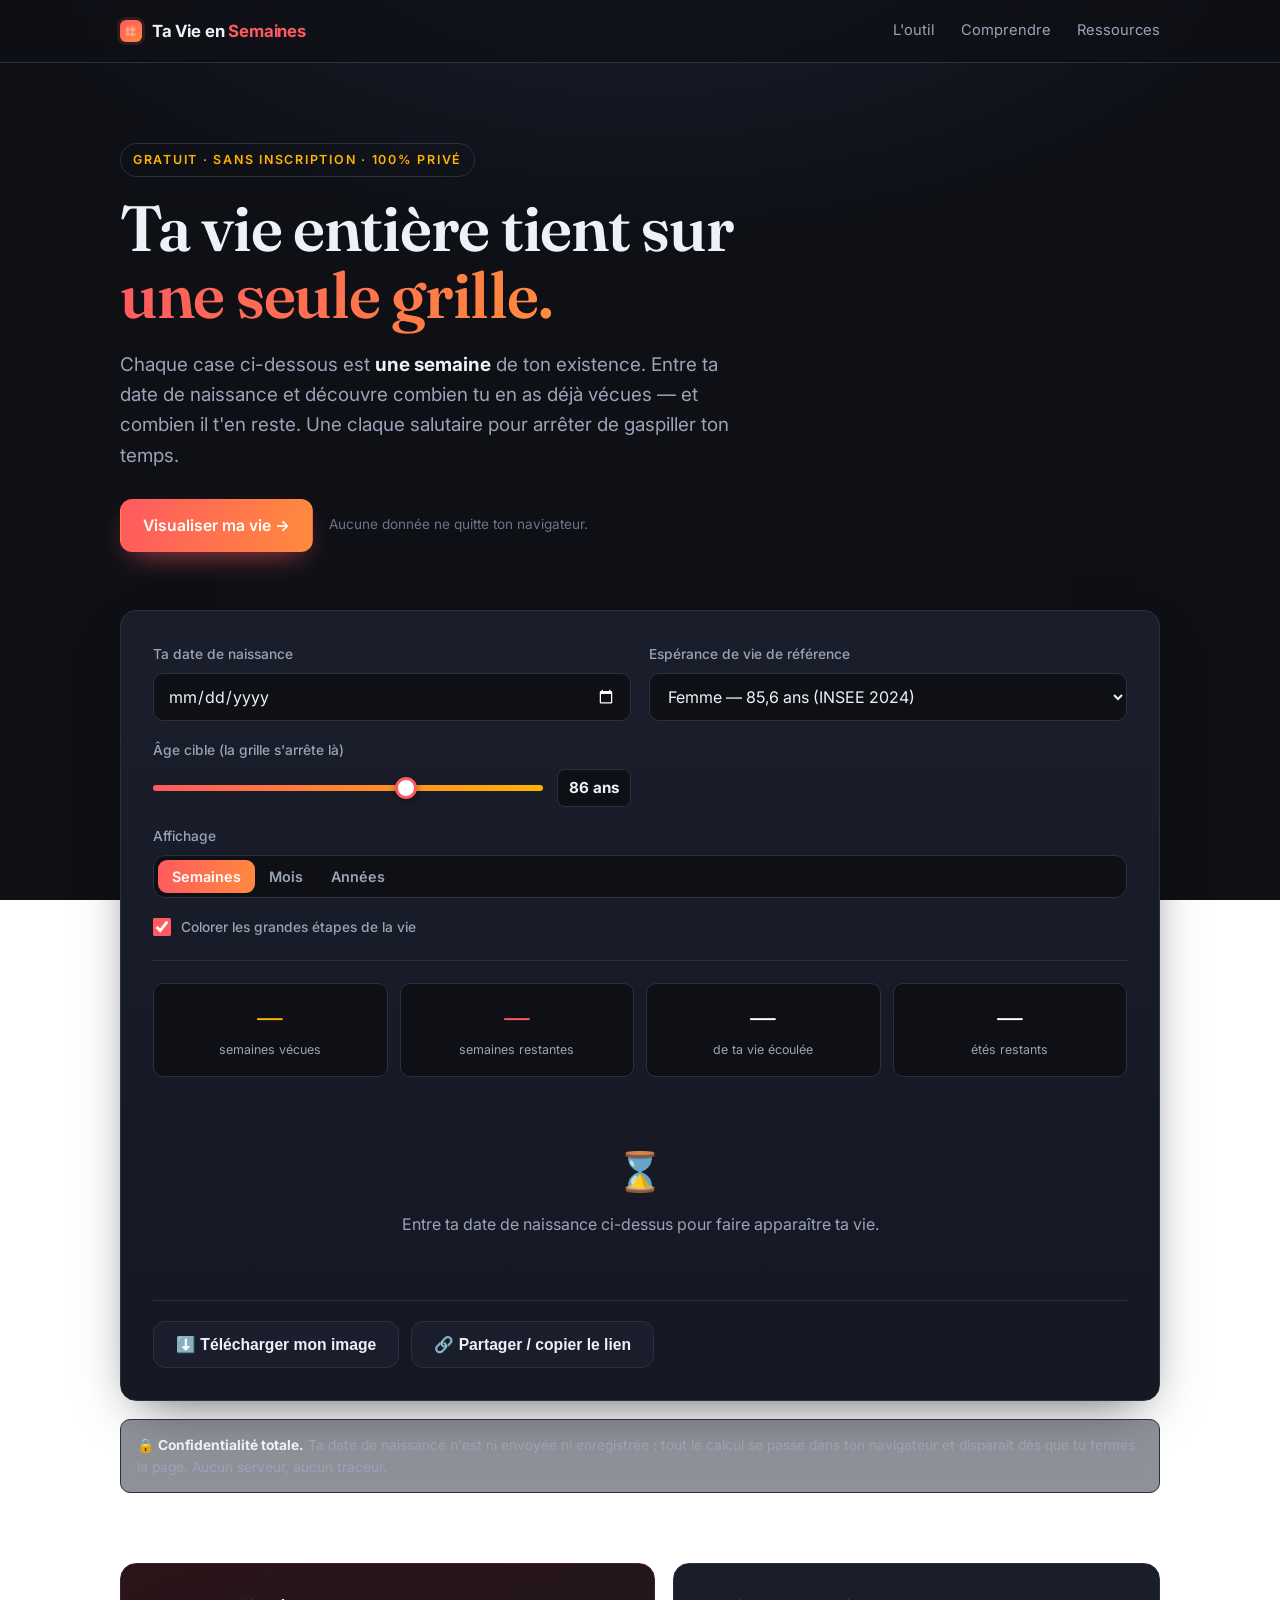
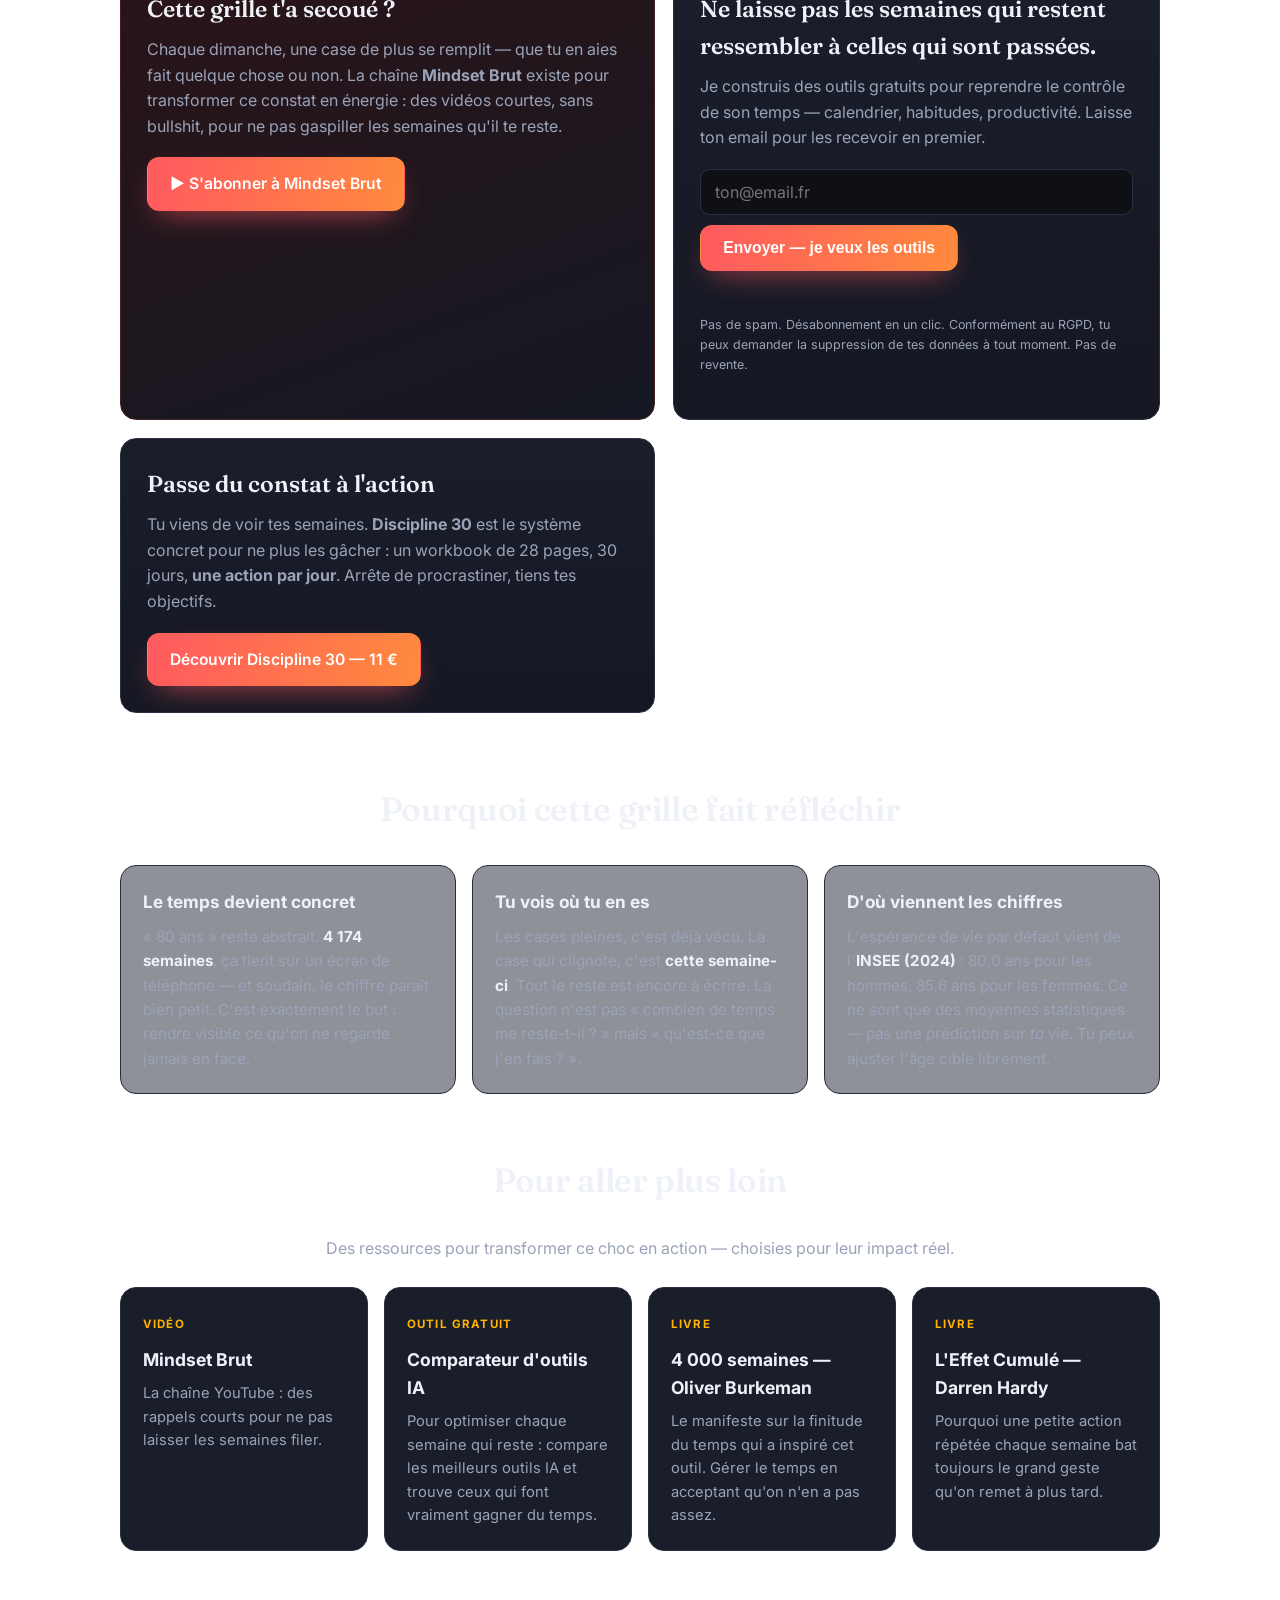
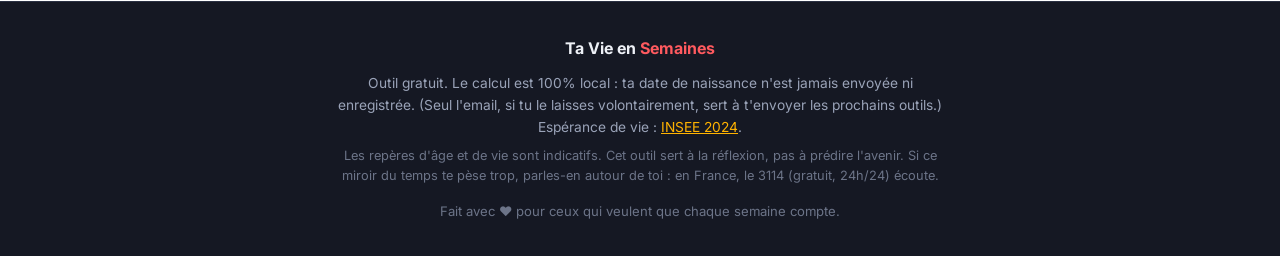
==== commit 6b429d2c: "Funnel ta-vie-en-semaines: ajout carte produit Discipline 30 (Gumroad)" ====
--- a/index.html
+++ b/index.html
@@ -262,6 +262,17 @@
           <p id="email-feedback" class="email-feedback" role="status"></p>
           <p class="email-fineprint">Pas de spam. Désabonnement en un clic. Conformément au RGPD, tu peux demander la suppression de tes données à tout moment. Pas de revente.</p>
         </div>
+
+        <div class="funnel-card funnel-product">
+          <h2>Passe du constat à l'action</h2>
+          <p>
+            Tu viens de voir tes semaines. <strong>Discipline 30</strong> est le système concret pour ne plus les gâcher :
+            un workbook de 28 pages, 30 jours, <strong>une action par jour</strong>. Arrête de procrastiner, tiens tes objectifs.
+          </p>
+          <a class="btn btn-primary" id="product-cta" href="https://boutiquefred.gumroad.com/l/discipline-30" target="_blank" rel="noopener">
+            Découvrir Discipline 30 — 11 €
+          </a>
+        </div>
       </div>
     </section>
 
